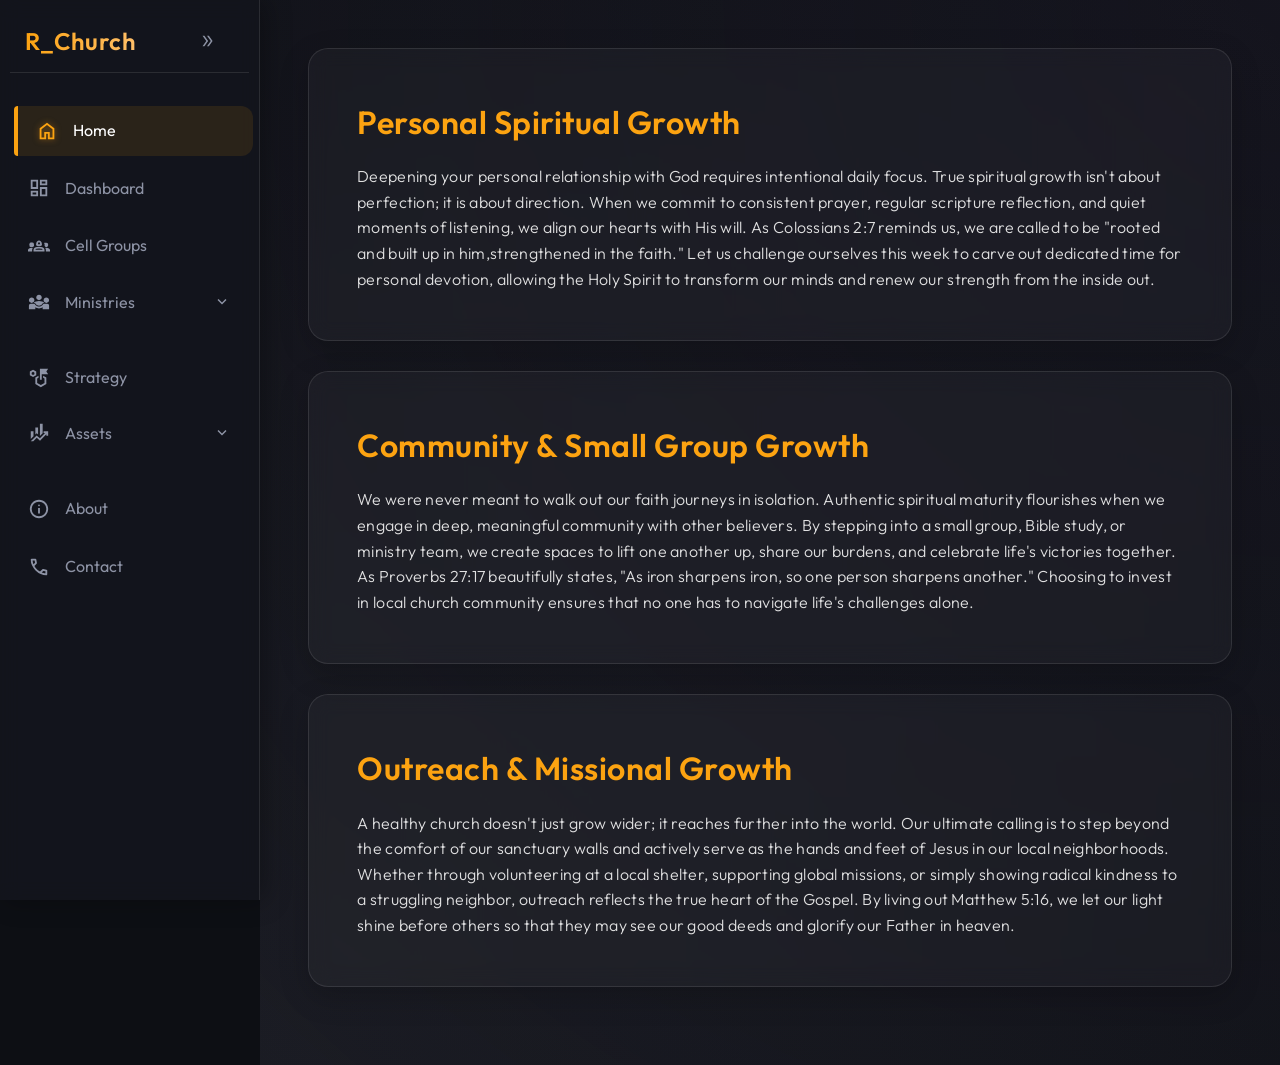
==== index.html @ de1459f2 "Initial commit" ====
<!DOCTYPE html>
<html>
   <head>
      <link rel="stylesheet" href="style.css">

   </head>
   <body>
      <nav id="sidebar">
   <ul>
      <li >
         <span id="logo"> R_Church</span>
         <button id="toggle-btn">
            <svg xmlns="http://www.w3.org/2000/svg" height="24px" viewBox="0 -960 960 960" width="24px" fill="#ee3e3"><path d="m242-200 200-280-200-280h98l200 280-200 280h-98Zm238 0 200-280-200-280h98l200 280-200 280h-98Z"/></svg>
         </button>
      </li>
      <li class="active"> <!--active class is used to highlight the current page in the navigation menu-->
         <a href="index.html"><svg xmlns="http://www.w3.org/2000/svg" height="24px" viewBox="0 -960 960 960" width="24px" fill="#ee3e3"><path d="M240-200h120v-240h240v240h120v-360L480-740 240-560v360Zm-80 80v-480l320-240 320 240v480H520v-240h-80v240H160Zm320-350Z"/></svg>
            <span>Home</span>
         </a>
      </li>
      <li>
         <a href="dashboard.html">
            <svg xmlns="http://www.w3.org/2000/svg" height="24px" viewBox="0 -960 960 960" width="24px" fill="#ee3e3"><path d="M520-600v-240h320v240H520ZM120-440v-400h320v400H120Zm400 320v-400h320v400H520Zm-400 0v-240h320v240H120Zm80-400h160v-240H200v240Zm400 320h160v-240H600v240Zm0-480h160v-80H600v80ZM200-200h160v-80H200v80Zm160-320Zm240-160Zm0 240ZM360-280Z"/></svg>
            <span>Dashboard</span>
         </a>
      </li>
     
      <li>
         <a href="members.html">
            <svg xmlns="http://www.w3.org/2000/svg" height="24px" viewBox="0 -960 960 960" width="24px" fill="#ee3e3"><path d="M411-480q-28 0-46-21t-13-49l12-72q8-43 40.5-70.5T480-720q44 0 76.5 27.5T597-622l12 72q5 28-13 49t-46 21H411Zm24-80h91l-8-49q-2-14-13-22.5t-25-8.5q-14 0-24.5 8.5T443-609l-8 49ZM124-441q-23 1-39.5-9T63-481q-2-9-1-18t5-17q0 1-1-4-2-2-10-24-2-12 3-23t13-19l2-2q2-19 15.5-32t33.5-13q3 0 19 4l3-1q5-5 13-7.5t17-2.5q11 0 19.5 3.5T208-626q1 0 1.5.5t1.5.5q14 1 24.5 8.5T251-596q2 7 1.5 13.5T250-570q0 1 1 4 7 7 11 15.5t4 17.5q0 4-6 21-1 2 0 4l2 16q0 21-17.5 36T202-441h-78Zm676 1q-33 0-56.5-23.5T720-520q0-12 3.5-22.5T733-563l-28-25q-10-8-3.5-20t18.5-12h80q33 0 56.5 23.5T880-540v20q0 33-23.5 56.5T800-440ZM0-240v-63q0-44 44.5-70.5T160-400q13 0 25 .5t23 2.5q-14 20-21 43t-7 49v65H0Zm240 0v-65q0-65 66.5-105T480-450q108 0 174 40t66 105v65H240Zm560-160q72 0 116 26.5t44 70.5v63H780v-65q0-26-6.5-49T754-397q11-2 22.5-2.5t23.5-.5Zm-320 30q-57 0-102 15t-53 35h311q-9-20-53.5-35T480-370Zm0 50Zm1-280Z"/></svg>
            <span>Cell Groups</span>
         </a>
      </li>
      <li>
         <button class="dropdown-btn" onclick="toggleSubMenu(this)">
             <svg xmlns="http://www.w3.org/2000/svg" height="24px" viewBox="0 -960 960 960" width="24px" fill="#ee3e3"><path d="M40-160v-160q0-34 23.5-57t56.5-23h131q20 0 38 10t29 27q29 39 71.5 61t90.5 22q49 0 91.5-22t70.5-61q13-17 30.5-27t36.5-10h131q34 0 57 23t23 57v160H640v-91q-35 25-75.5 38T480-200q-43 0-84-13.5T320-252v92H40Zm440-160q-38 0-72-17.5T351-386q-17-25-42.5-39.5T253-440q22-37 93-58.5T480-520q63 0 134 21.5t93 58.5q-29 0-55 14.5T609-386q-22 32-56 49t-73 17ZM160-440q-50 0-85-35t-35-85q0-51 35-85.5t85-34.5q51 0 85.5 34.5T280-560q0 50-34.5 85T160-440Zm640 0q-50 0-85-35t-35-85q0-51 35-85.5t85-34.5q51 0 85.5 34.5T920-560q0 50-34.5 85T800-440ZM480-560q-50 0-85-35t-35-85q0-51 35-85.5t85-34.5q51 0 85.5 34.5T600-680q0 50-34.5 85T480-560Z"/></svg>
            <span>Ministries</span>
         <svg xmlns="http://www.w3.org/2000/svg" height="24px" viewBox="0 -960 960 960" width="24px" fill="#ee3e3"><path d="M480-344 240-584l56-56 184 184 184-184 56 56-240 240Z"/></svg>         </button>
         <ul class="sub-menu">
            <li><a href="#"> Children </a></li>
             <li><a href="#"> Men </a></li>
              <li><a href="#"> Women </a></li>
               <li><a href="#"> Praise and Worship </a></li>
            
         </ul>
      </li>

      <li>
         <a href="strategy.html">
        <svg xmlns="http://www.w3.org/2000/svg" height="24px" viewBox="0 -960 960 960" width="24px" fill="#ee3e3"><path d="M220-520 80-600v-160l140-80 140 80v160l-140 80Zm0-92 60-34v-68l-60-34-60 34v68l60 34Zm440 123v-93l140 82v280L560-80 320-220v-280l140-82v93l-60 35v188l160 93 160-93v-188l-60-35Zm-140 89v-480h360l-80 120 80 120H600v240h-80Zm40 69ZM220-680Z"/></svg>
            <span>Strategy</span>
         </a>
      </li>
    

      <li>
         <button class="dropdown-btn" onclick="toggleSubMenu(this)">
            <svg xmlns="http://www.w3.org/2000/svg" height="24px" viewBox="0 -960 960 960" width="24px" fill="#ee3e3"><path d="M320-414v-306h120v306l-60-56-60 56Zm200 60v-526h120v406L520-354ZM120-216v-344h120v224L120-216Zm0 98 258-258 142 122 224-224h-64v-80h200v200h-80v-64L524-146 382-268 232-118H120Z"/></svg>
            <span>Assets</span> 
      <svg xmlns="http://www.w3.org/2000/svg" height="24px" viewBox="0 -960 960 960" width="24px" fill="#ee3e3"><path d="M480-344 240-584l56-56 184 184 184-184 56 56-240 240Z"/></svg> 
         </button>
         <ul class="sub-menu">
            <li><a href="#"> Finance </a></li>
             <li><a href="#"> Inventory </a></li>
         </ul>
       
      </li>
       <li>
         <a href="about.html">
            <svg xmlns="http://www.w3.org/2000/svg" height="24px" viewBox="0 -960 960 960" width="24px" fill="#ee3e3"><path d="M440-280h80v-240h-80v240Zm68.5-331.5Q520-623 520-640t-11.5-28.5Q497-680 480-680t-28.5 11.5Q440-657 440-640t11.5 28.5Q463-600 480-600t28.5-11.5ZM480-80q-83 0-156-31.5T197-197q-54-54-85.5-127T80-480q0-83 31.5-156T197-763q54-54 127-85.5T480-880q83 0 156 31.5T763-763q54 54 85.5 127T880-480q0 83-31.5 156T763-197q-54 54-127 85.5T480-80Zm0-80q134 0 227-93t93-227q0-134-93-227t-227-93q-134 0-227 93t-93 227q0 134 93 227t227 93Zm0-320Z"/></svg>
            <span>About</span>
         </a>
      </li>
      <li>
         <a href="profile.html">
            <svg xmlns="http://www.w3.org/2000/svg" height="24px" viewBox="0 -960 960 960" width="24px" fill="#ee3e3"><path d="M798-120q-125 0-247-54.5T329-329Q229-429 174.5-551T120-798q0-18 12-30t30-12h162q14 0 25 9.5t13 22.5l26 140q2 16-1 27t-11 19l-97 98q20 37 47.5 71.5T387-386q31 31 65 57.5t72 48.5l94-94q9-9 23.5-13.5T670-390l138 28q14 4 23 14.5t9 23.5v162q0 18-12 30t-30 12ZM241-600l66-66-17-94h-89q5 41 14 81t26 79Zm358 358q39 17 79.5 27t81.5 13v-88l-94-19-67 67ZM241-600Zm358 358Z"/></svg>
            <span>Contact</span>
         </a>
      </li>
   </ul>
</nav>

      <main>
         <div class="container">
              <h2> Personal Spiritual Growth</h2>
               <p>Deepening your personal relationship with God requires intentional daily focus.
               True spiritual growth isn't about perfection; it is about direction. 
               When we commit to consistent prayer,
               regular scripture reflection, and quiet moments of listening, 
               we align our hearts with His will. As Colossians 2:7 reminds us,
               we are called to be "rooted and built up in him,strengthened in the faith."
               Let us challenge ourselves this week to carve out dedicated time for personal devotion, 
               allowing the Holy Spirit to transform our minds and renew our strength from the inside out.
               </p>

         </div>
         <div class="container">
            <h2> Community & Small Group Growth</h2>
            <p>
               We were never meant to walk out our faith journeys in isolation. 
               Authentic spiritual maturity flourishes when we engage in deep, meaningful community with other believers.
                By stepping into a small group, Bible study, or ministry team, we create spaces to lift one another up, 
                share our burdens, and celebrate life's victories together. 
                As Proverbs 27:17 beautifully states, "As iron sharpens iron, so one person sharpens another."
                Choosing to invest in local church community ensures that no one has to navigate life's challenges alone.
            </p>

         </div>
         <div class="container">
              <h2> Outreach & Missional Growth</h2>
            <p>
               A healthy church doesn't just grow wider; it reaches further into the world. 
               Our ultimate calling is to step beyond the comfort of our sanctuary walls and actively serve as the hands and feet of Jesus in our local neighborhoods. 
               Whether through volunteering at a local shelter, supporting global missions, or simply showing radical kindness to a struggling neighbor, outreach reflects the true heart of the Gospel.
                By living out Matthew 5:16, we let our light shine before others so that they may see our good deeds and glorify our Father in heaven.
            </p>

         </div>

      </main>
      <script src="church.js"></script>
   </body>
</html>
---- style.css ----
@import url('https://fonts.googleapis.com/css2?family=Outfit:wght@300;400;600&display=swap');

:root {
  --base-clr: #0d0f14;
  --line-clr: rgba(255, 255, 255, 0.1);
  --primary-color: #fca311;
  --secondary-color: #f5f5f5;
  --bg-gradient: linear-gradient(135deg, #1f1c2c 0%, #928DAB 100%);
  --sidebar-bg: rgba(20, 22, 30, 0.85);
  --sidebar-hover: rgba(255, 255, 255, 0.08);
  --text-muted: #8d93a5;
  --text-color: #ffffff;
  --font-family: 'Outfit', sans-serif;
  --glow: 0 0 15px rgba(252, 163, 17, 0.4);
}

* {
  margin: 0;
  padding: 0;
  box-sizing: border-box;
}

html {
  font-family: var(--font-family);
  line-height: 1.6;
}

body {
  min-height: 100vh;
  min-height: 100dvh;
  background: var(--base-clr);
  color: var(--text-color);
  display: grid;
  grid-template-columns: auto 1fr;
}

/* SIDEBAR STYLING */
#sidebar {
  background: var(--sidebar-bg);
  backdrop-filter: blur(10px);
  -webkit-backdrop-filter: blur(10px);
  color: var(--secondary-color);
  width: 260px;
  border-right: 1px solid var(--line-clr);
  display: flex;
  flex-direction: column;
  transition: all 0.4s cubic-bezier(0.2, 0.8, 0.2, 1);
  box-shadow: 5px 0 25px rgba(0,0,0,0.3);
  height: 100vh;
  position: sticky;
  top: 0;
}

#sidebar ul {
  list-style: none;
  padding: 10px;
  display: flex;
  flex-direction: column;
  gap: 8px;
}

/* Logo and Toggle */
#sidebar > ul > li:first-child {
  display: flex;
  justify-content: space-between;
  align-items: center;
  margin-bottom: 25px;
  padding: 10px 15px;
  border-bottom: 1px solid var(--line-clr);
}

#logo {
  font-weight: 600;
  font-size: 1.5rem;
  letter-spacing: 1px;
  background: linear-gradient(90deg, #fca311, #ffbf69);
  -webkit-background-clip: text;
  -webkit-text-fill-color: transparent;
}

#toggle-btn {
  background: none;
  border: none;
  cursor: pointer;
  display: flex;
  align-items: center;
  justify-content: center;
  padding: 6px;
  border-radius: 8px;
  transition: 0.3s;
}

#toggle-btn:hover {
  background: var(--sidebar-hover);
}

#toggle-btn svg {
  fill: var(--text-color);
  transition: transform 0.3s ease;
}

/* Navigation Links */
#sidebar a, #sidebar button {
  display: flex;
  align-items: center;
  text-decoration: none;
  color: var(--text-muted);
  font-family: var(--font-family);
  font-size: 1rem;
  padding: 12px 18px;
  border-radius: 12px;
  transition: all 0.3s ease;
  cursor: pointer;
  background: transparent;
  width: 100%;
  border: none;
  text-align: left;
}

#sidebar a svg, #sidebar button svg {
  fill: var(--text-muted);
  width: 22px;
  height: 22px;
  margin-right: 15px;
  transition: all 0.3s ease;
}

/* Right Carat for Dropdown */
#sidebar button svg:last-child {
  margin-left: auto;
  margin-right: 0;
  width: 18px;
  height: 18px;
}

#sidebar button.rotate svg:last-child {
  transform: rotate(180deg);
}

/* Hover and Active states */
#sidebar li.active a, 
#sidebar a:hover, 
#sidebar button:hover {
  background: var(--sidebar-hover);
  color: var(--text-color);
  transform: translateX(4px);
}

#sidebar li.active a svg, 
#sidebar a:hover svg, 
#sidebar button:hover svg {
  fill: var(--primary-color);
  filter: drop-shadow(0 0 3px rgba(252,163,17,0.5));
}

#sidebar li.active a {
  background: rgba(252, 163, 17, 0.1);
  border-left: 4px solid var(--primary-color);
  border-radius: 4px 12px 12px 4px;
}

/* Sub-menus */
.sub-menu {
  display: flex;
  flex-direction: column;
  gap: 4px;
  max-height: 0;
  overflow: hidden;
  transition: max-height 0.4s ease-out;
  padding-left: 3rem !important;
  opacity: 0;
}

.sub-menu.show {
  max-height: 250px;
  opacity: 1;
  margin-top: 5px;
}

.sub-menu a {
  font-size: 0.9rem;
  padding: 8px 12px;
  border-radius: 8px;
}

/* Main Content Area */
main {
  padding: 3rem;
  background: radial-gradient(circle at top right, rgba(31,28,44,0.4), transparent),
              radial-gradient(circle at bottom left, rgba(146,141,171,0.1), transparent);
}

main p {
  color: var(--secondary-color);
  opacity: 0.9;
  letter-spacing: 0.3px;
  font-weight: 300;
}

.container {
  background: rgba(255, 255, 255, 0.03);
  backdrop-filter: blur(10px);
  border: 1px solid var(--line-clr);
  border-radius: 20px;
  margin-bottom: 30px;
  padding: min(3rem, 15%);
  max-width: 1200px;
  box-shadow: 0 10px 30px rgba(0,0,0,0.2);
  transition: transform 0.3s, box-shadow 0.3s;
}

.container:hover {
  transform: translateY(-5px);
  box-shadow: 0 15px 40px rgba(0,0,0,0.4), var(--glow);
  border-color: rgba(252, 163, 17, 0.3);
}

h2 {
  font-size: 2rem;
  margin-bottom: 1rem;
  color: var(--primary-color);
  font-weight: 600;
  letter-spacing: 0.5px;
}
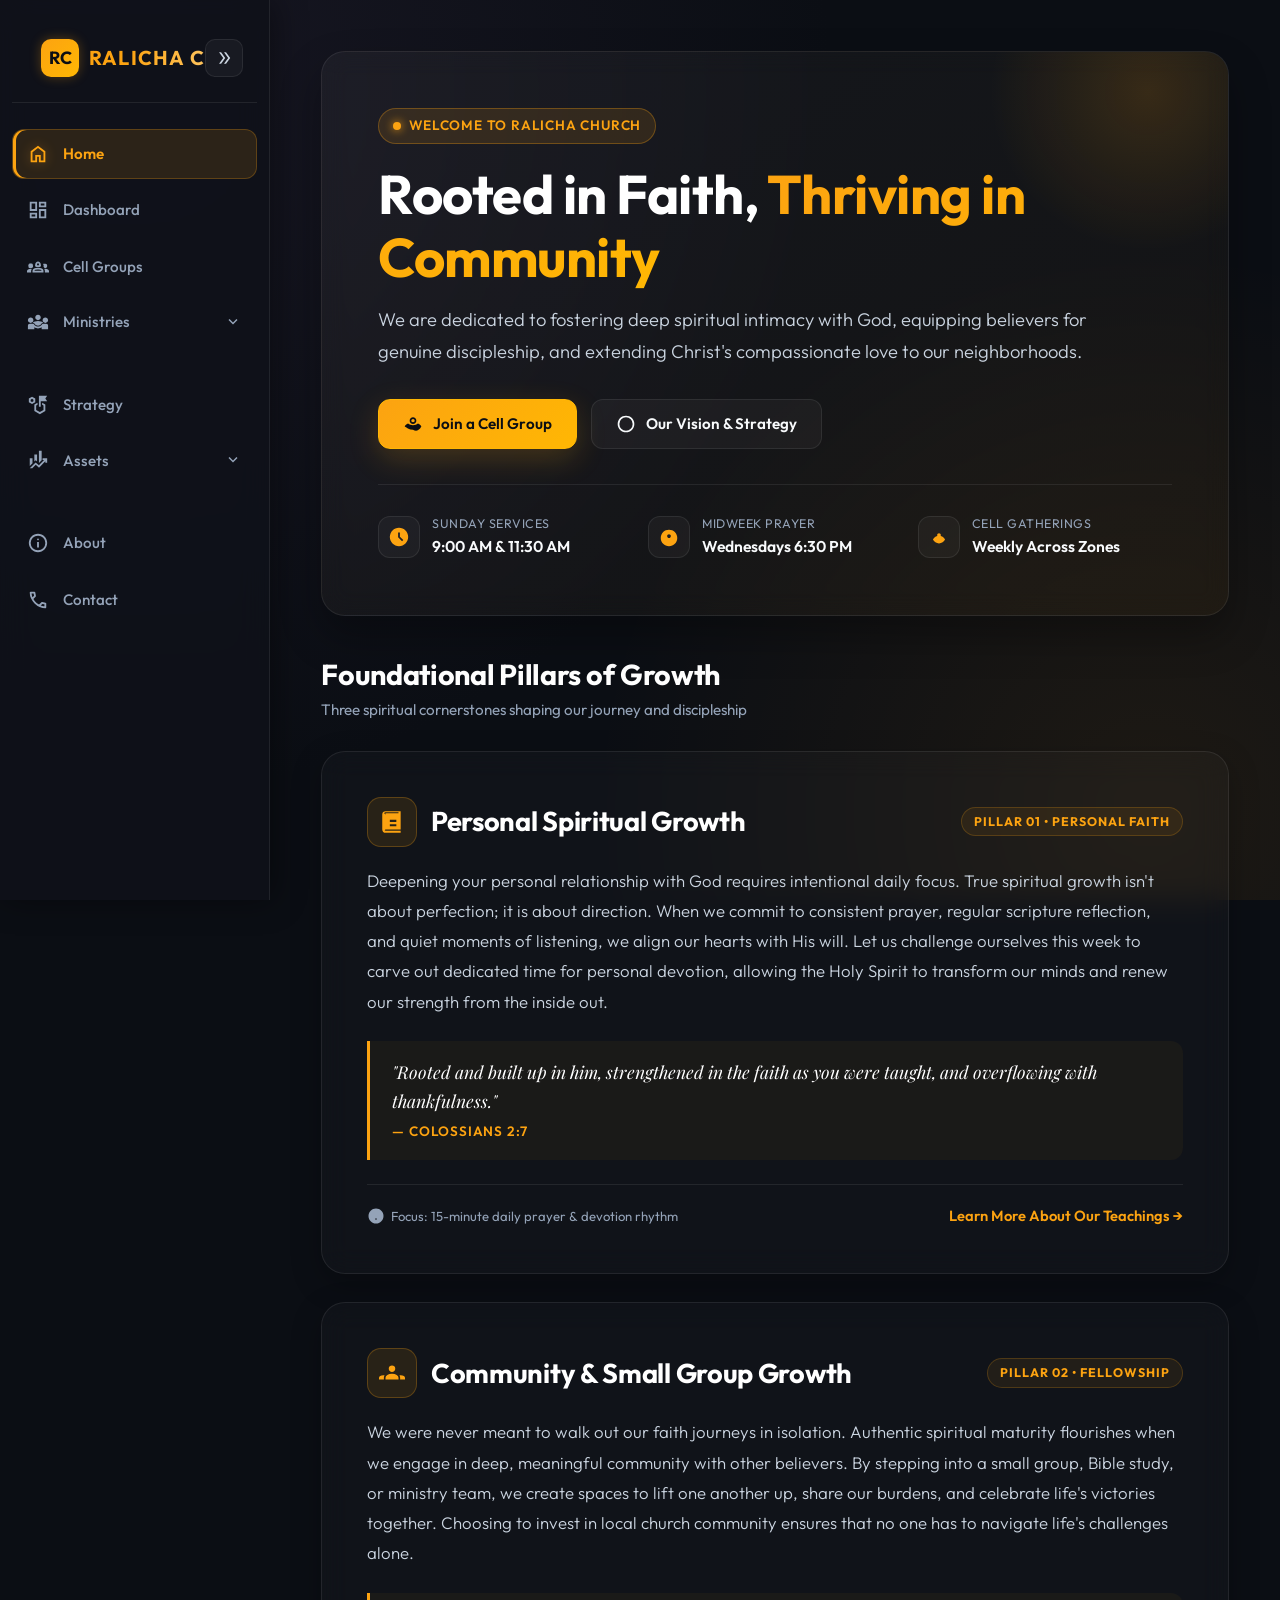
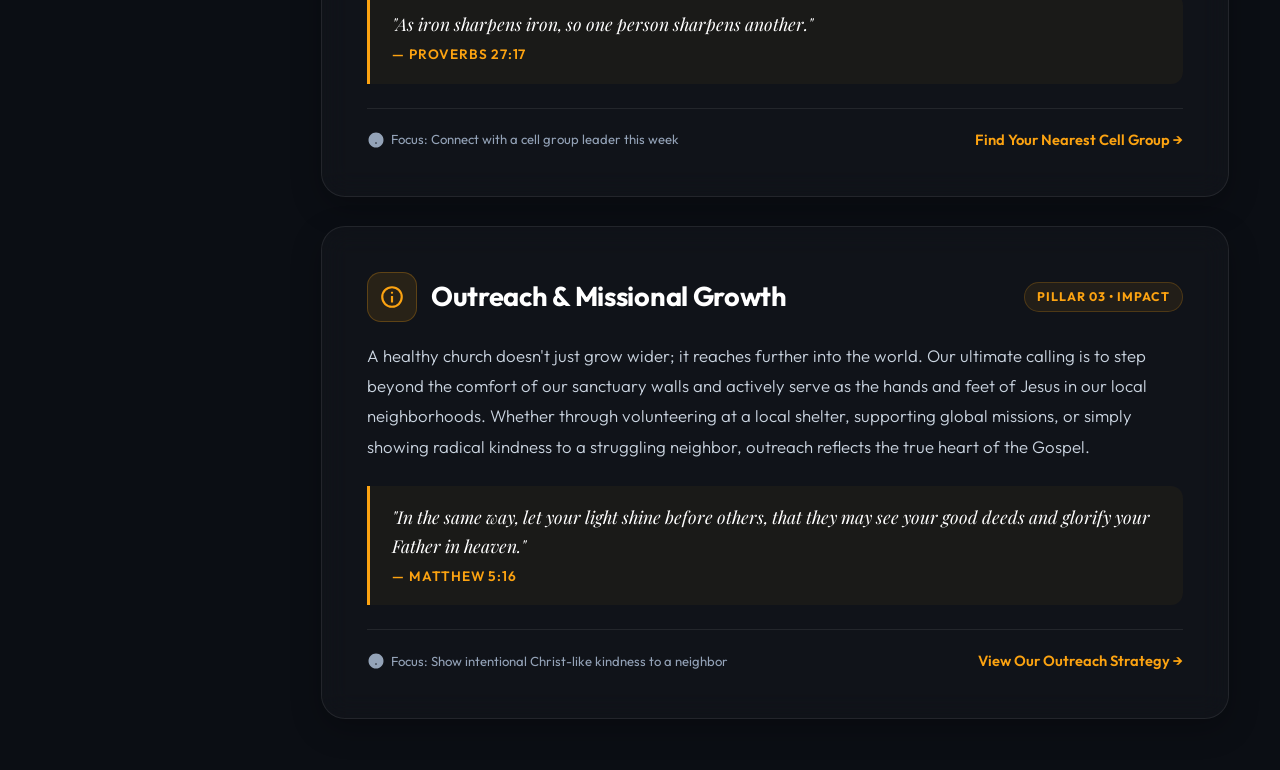
==== commit 38931c0a: "first commit" ====
--- a/index.html
+++ b/index.html
@@ -1,123 +1,336 @@
 <!DOCTYPE html>
-<html>
+<html lang="en">
    <head>
-      <link rel="stylesheet" href="style.css">
-
+      <meta charset="UTF-8">
+      <meta name="viewport" content="width=device-width, initial-scale=1.0">
+      <title>Ralicha Church | Home - Growing in Faith & Fellowship</title>
+      <link rel="stylesheet" href="ChurchStyle.Css">
+      <script type="text/javascript" src="church.js" defer></script>
    </head>
    <body>
+      <!-- Mobile Navigation Hamburger Button -->
+      <button id="mobile-toggle" class="mobile-nav-toggle" aria-label="Toggle navigation menu">
+         <svg xmlns="http://www.w3.org/2000/svg" height="24px" viewBox="0 -960 960 960" width="24px" fill="currentColor">
+            <path d="M120-240v-80h720v80H120Zm0-200v-80h720v80H120Zm0-200v-80h720v80H120Z"/>
+         </svg>
+      </button>
+
+      <!-- Backdrop for mobile drawer -->
+      <div class="mobile-backdrop"></div>
+
+      <!-- Navigation Sidebar -->
       <nav id="sidebar">
-   <ul>
-      <li >
-         <span id="logo"> R_Church</span>
-         <button id="toggle-btn">
-            <svg xmlns="http://www.w3.org/2000/svg" height="24px" viewBox="0 -960 960 960" width="24px" fill="#ee3e3"><path d="m242-200 200-280-200-280h98l200 280-200 280h-98Zm238 0 200-280-200-280h98l200 280-200 280h-98Z"/></svg>
-         </button>
-      </li>
-      <li class="active"> <!--active class is used to highlight the current page in the navigation menu-->
-         <a href="index.html"><svg xmlns="http://www.w3.org/2000/svg" height="24px" viewBox="0 -960 960 960" width="24px" fill="#ee3e3"><path d="M240-200h120v-240h240v240h120v-360L480-740 240-560v360Zm-80 80v-480l320-240 320 240v480H520v-240h-80v240H160Zm320-350Z"/></svg>
-            <span>Home</span>
-         </a>
-      </li>
-      <li>
-         <a href="dashboard.html">
-            <svg xmlns="http://www.w3.org/2000/svg" height="24px" viewBox="0 -960 960 960" width="24px" fill="#ee3e3"><path d="M520-600v-240h320v240H520ZM120-440v-400h320v400H120Zm400 320v-400h320v400H520Zm-400 0v-240h320v240H120Zm80-400h160v-240H200v240Zm400 320h160v-240H600v240Zm0-480h160v-80H600v80ZM200-200h160v-80H200v80Zm160-320Zm240-160Zm0 240ZM360-280Z"/></svg>
-            <span>Dashboard</span>
-         </a>
-      </li>
-     
-      <li>
-         <a href="members.html">
-            <svg xmlns="http://www.w3.org/2000/svg" height="24px" viewBox="0 -960 960 960" width="24px" fill="#ee3e3"><path d="M411-480q-28 0-46-21t-13-49l12-72q8-43 40.5-70.5T480-720q44 0 76.5 27.5T597-622l12 72q5 28-13 49t-46 21H411Zm24-80h91l-8-49q-2-14-13-22.5t-25-8.5q-14 0-24.5 8.5T443-609l-8 49ZM124-441q-23 1-39.5-9T63-481q-2-9-1-18t5-17q0 1-1-4-2-2-10-24-2-12 3-23t13-19l2-2q2-19 15.5-32t33.5-13q3 0 19 4l3-1q5-5 13-7.5t17-2.5q11 0 19.5 3.5T208-626q1 0 1.5.5t1.5.5q14 1 24.5 8.5T251-596q2 7 1.5 13.5T250-570q0 1 1 4 7 7 11 15.5t4 17.5q0 4-6 21-1 2 0 4l2 16q0 21-17.5 36T202-441h-78Zm676 1q-33 0-56.5-23.5T720-520q0-12 3.5-22.5T733-563l-28-25q-10-8-3.5-20t18.5-12h80q33 0 56.5 23.5T880-540v20q0 33-23.5 56.5T800-440ZM0-240v-63q0-44 44.5-70.5T160-400q13 0 25 .5t23 2.5q-14 20-21 43t-7 49v65H0Zm240 0v-65q0-65 66.5-105T480-450q108 0 174 40t66 105v65H240Zm560-160q72 0 116 26.5t44 70.5v63H780v-65q0-26-6.5-49T754-397q11-2 22.5-2.5t23.5-.5Zm-320 30q-57 0-102 15t-53 35h311q-9-20-53.5-35T480-370Zm0 50Zm1-280Z"/></svg>
-            <span>Cell Groups</span>
-         </a>
-      </li>
-      <li>
-         <button class="dropdown-btn" onclick="toggleSubMenu(this)">
-             <svg xmlns="http://www.w3.org/2000/svg" height="24px" viewBox="0 -960 960 960" width="24px" fill="#ee3e3"><path d="M40-160v-160q0-34 23.5-57t56.5-23h131q20 0 38 10t29 27q29 39 71.5 61t90.5 22q49 0 91.5-22t70.5-61q13-17 30.5-27t36.5-10h131q34 0 57 23t23 57v160H640v-91q-35 25-75.5 38T480-200q-43 0-84-13.5T320-252v92H40Zm440-160q-38 0-72-17.5T351-386q-17-25-42.5-39.5T253-440q22-37 93-58.5T480-520q63 0 134 21.5t93 58.5q-29 0-55 14.5T609-386q-22 32-56 49t-73 17ZM160-440q-50 0-85-35t-35-85q0-51 35-85.5t85-34.5q51 0 85.5 34.5T280-560q0 50-34.5 85T160-440Zm640 0q-50 0-85-35t-35-85q0-51 35-85.5t85-34.5q51 0 85.5 34.5T920-560q0 50-34.5 85T800-440ZM480-560q-50 0-85-35t-35-85q0-51 35-85.5t85-34.5q51 0 85.5 34.5T600-680q0 50-34.5 85T480-560Z"/></svg>
-            <span>Ministries</span>
-         <svg xmlns="http://www.w3.org/2000/svg" height="24px" viewBox="0 -960 960 960" width="24px" fill="#ee3e3"><path d="M480-344 240-584l56-56 184 184 184-184 56 56-240 240Z"/></svg>         </button>
-         <ul class="sub-menu">
-            <li><a href="#"> Children </a></li>
-             <li><a href="#"> Men </a></li>
-              <li><a href="#"> Women </a></li>
-               <li><a href="#"> Praise and Worship </a></li>
+         <ul>
+            <li>
+               <a href="index.html" class="logo-link">
+                  <div class="logo-badge">RC</div>
+                  <span id="logo">RALICHA CHURCH</span>
+               </a>
+               <button id="toggle-btn" aria-label="Toggle sidebar width" title="Collapse sidebar">
+                  <svg xmlns="http://www.w3.org/2000/svg" height="20px" viewBox="0 -960 960 960" width="20px">
+                     <path d="m242-200 200-280-200-280h98l200 280-200 280h-98Zm238 0 200-280-200-280h98l200 280-200 280h-98Z"/>
+                  </svg>
+               </button>
+            </li>
+
+            <li class="active">
+               <a href="index.html">
+                  <svg xmlns="http://www.w3.org/2000/svg" height="24px" viewBox="0 -960 960 960" width="24px">
+                     <path d="M240-200h120v-240h240v240h120v-360L480-740 240-560v360Zm-80 80v-480l320-240 320 240v480H520v-240h-80v240H160Zm320-350Z"/>
+                  </svg>
+                  <span>Home</span>
+               </a>
+            </li>
+
+            <li>
+               <a href="dashboard.html">
+                  <svg xmlns="http://www.w3.org/2000/svg" height="24px" viewBox="0 -960 960 960" width="24px">
+                     <path d="M520-600v-240h320v240H520ZM120-440v-400h320v400H120Zm400 320v-400h320v400H520Zm-400 0v-240h320v240H120Zm80-400h160v-240H200v240Zm400 320h160v-240H600v240Zm0-480h160v-80H600v80ZM200-200h160v-80H200v80Zm160-320Zm240-160Zm0 240ZM360-280Z"/>
+                  </svg>
+                  <span>Dashboard</span>
+               </a>
+            </li>
             
+            <li>
+               <a href="members.html">
+                  <svg xmlns="http://www.w3.org/2000/svg" height="24px" viewBox="0 -960 960 960" width="24px">
+                     <path d="M411-480q-28 0-46-21t-13-49l12-72q8-43 40.5-70.5T480-720q44 0 76.5 27.5T597-622l12 72q5 28-13 49t-46 21H411Zm24-80h91l-8-49q-2-14-13-22.5t-25-8.5q-14 0-24.5 8.5T443-609l-8 49ZM124-441q-23 1-39.5-9T63-481q-2-9-1-18t5-17q0 1-1-4-2-2-10-24-2-12 3-23t13-19l2-2q2-19 15.5-32t33.5-13q3 0 19 4l3-1q5-5 13-7.5t17-2.5q11 0 19.5 3.5T208-626q1 0 1.5.5t1.5.5q14 1 24.5 8.5T251-596q2 7 1.5 13.5T250-570q0 1 1 4 7 7 11 15.5t4 17.5q0 4-6 21-1 2 0 4l2 16q0 21-17.5 36T202-441h-78Zm676 1q-33 0-56.5-23.5T720-520q0-12 3.5-22.5T733-563l-28-25q-10-8-3.5-20t18.5-12h80q33 0 56.5 23.5T880-540v20q0 33-23.5 56.5T800-440ZM0-240v-63q0-44 44.5-70.5T160-400q13 0 25 .5t23 2.5q-14 20-21 43t-7 49v65H0Zm240 0v-65q0-65 66.5-105T480-450q108 0 174 40t66 105v65H240Zm560-160q72 0 116 26.5t44 70.5v63H780v-65q0-26-6.5-49T754-397q11-2 22.5-2.5t23.5-.5Zm-320 30q-57 0-102 15t-53 35h311q-9-20-53.5-35T480-370Zm0 50Zm1-280Z"/>
+                  </svg>
+                  <span>Cell Groups</span>
+               </a>
+            </li>
+
+            <li>
+               <button class="dropdown-btn" onclick="toggleSubMenu(this)">
+                  <svg xmlns="http://www.w3.org/2000/svg" height="24px" viewBox="0 -960 960 960" width="24px">
+                     <path d="M40-160v-160q0-34 23.5-57t56.5-23h131q20 0 38 10t29 27q29 39 71.5 61t90.5 22q49 0 91.5-22t70.5-61q13-17 30.5-27t36.5-10h131q34 0 57 23t23 57v160H640v-91q-35 25-75.5 38T480-200q-43 0-84-13.5T320-252v92H40Zm440-160q-38 0-72-17.5T351-386q-17-25-42.5-39.5T253-440q22-37 93-58.5T480-520q63 0 134 21.5t93 58.5q-29 0-55 14.5T609-386q-22 32-56 49t-73 17ZM160-440q-50 0-85-35t-35-85q0-51 35-85.5t85-34.5q51 0 85.5 34.5T280-560q0 50-34.5 85T160-440Zm640 0q-50 0-85-35t-35-85q0-51 35-85.5t85-34.5q51 0 85.5 34.5T920-560q0 50-34.5 85T800-440ZM480-560q-50 0-85-35t-35-85q0-51 35-85.5t85-34.5q51 0 85.5 34.5T600-680q0 50-34.5 85T480-560Z"/>
+                  </svg>
+                  <span>Ministries</span>
+                  <svg xmlns="http://www.w3.org/2000/svg" height="24px" viewBox="0 -960 960 960" width="24px">
+                     <path d="M480-344 240-584l56-56 184 184 184-184 56 56-240 240Z"/>
+                  </svg>
+               </button>
+               <ul class="sub-menu">
+                  <li><a href="#">Children Ministry</a></li>
+                  <li><a href="#">Men's Fellowship</a></li>
+                  <li><a href="#">Women of Grace</a></li>
+                  <li><a href="#">Praise & Worship</a></li>
+               </ul>
+            </li>
+
+            <li>
+               <a href="strategy.html">
+                  <svg xmlns="http://www.w3.org/2000/svg" height="24px" viewBox="0 -960 960 960" width="24px">
+                     <path d="M220-520 80-600v-160l140-80 140 80v160l-140 80Zm0-92 60-34v-68l-60-34-60 34v68l60 34Zm440 123v-93l140 82v280L560-80 320-220v-280l140-82v93l-60 35v188l160 93 160-93v-188l-60-35Zm-140 89v-480h360l-80 120 80 120H600v240h-80Zm40 69ZM220-680Z"/>
+                  </svg>
+                  <span>Strategy</span>
+               </a>
+            </li>
+
+            <li>
+               <button class="dropdown-btn" onclick="toggleSubMenu(this)">
+                  <svg xmlns="http://www.w3.org/2000/svg" height="24px" viewBox="0 -960 960 960" width="24px">
+                     <path d="M320-414v-306h120v306l-60-56-60 56Zm200 60v-526h120v406L520-354ZM120-216v-344h120v224L120-216Zm0 98 258-258 142 122 224-224h-64v-80h200v200h-80v-64L524-146 382-268 232-118H120Z"/>
+                  </svg>
+                  <span>Assets</span> 
+                  <svg xmlns="http://www.w3.org/2000/svg" height="24px" viewBox="0 -960 960 960" width="24px">
+                     <path d="M480-344 240-584l56-56 184 184 184-184 56 56-240 240Z"/>
+                  </svg> 
+               </button>
+               <ul class="sub-menu">
+                  <li><a href="#">Finance & Giving</a></li>
+                  <li><a href="#">Inventory & Facilities</a></li>
+               </ul>
+            </li>
+
+            <li>
+               <a href="about.html">
+                  <svg xmlns="http://www.w3.org/2000/svg" height="24px" viewBox="0 -960 960 960" width="24px">
+                     <path d="M440-280h80v-240h-80v240Zm68.5-331.5Q520-623 520-640t-11.5-28.5Q497-680 480-680t-28.5 11.5Q440-657 440-640t11.5 28.5Q463-600 480-600t28.5-11.5ZM480-80q-83 0-156-31.5T197-197q-54-54-85.5-127T80-480q0-83 31.5-156T197-763q54-54 127-85.5T480-880q83 0 156 31.5T763-763q54 54 85.5 127T880-480q0 83-31.5 156T763-197q-54 54-127 85.5T480-80Zm0-80q134 0 227-93t93-227q0-134-93-227t-227-93q-134 0-227 93t-93 227q0 134 93 227t227 93Zm0-320Z"/>
+                  </svg>
+                  <span>About</span>
+               </a>
+            </li>
+
+            <li>
+               <a href="profile.html">
+                  <svg xmlns="http://www.w3.org/2000/svg" height="24px" viewBox="0 -960 960 960" width="24px">
+                     <path d="M798-120q-125 0-247-54.5T329-329Q229-429 174.5-551T120-798q0-18 12-30t30-12h162q14 0 25 9.5t13 22.5l26 140q2 16-1 27t-11 19l-97 98q20 37 47.5 71.5T387-386q31 31 65 57.5t72 48.5l94-94q9-9 23.5-13.5T670-390l138 28q14 4 23 14.5t9 23.5v162q0 18-12 30t-30 12ZM241-600l66-66-17-94h-89q5 41 14 81t26 79Zm358 358q39 17 79.5 27t81.5 13v-88l-94-19-67 67ZM241-600Zm358 358Z"/>
+                  </svg>
+                  <span>Contact</span>
+               </a>
+            </li>
          </ul>
-      </li>
-
-      <li>
-         <a href="strategy.html">
-        <svg xmlns="http://www.w3.org/2000/svg" height="24px" viewBox="0 -960 960 960" width="24px" fill="#ee3e3"><path d="M220-520 80-600v-160l140-80 140 80v160l-140 80Zm0-92 60-34v-68l-60-34-60 34v68l60 34Zm440 123v-93l140 82v280L560-80 320-220v-280l140-82v93l-60 35v188l160 93 160-93v-188l-60-35Zm-140 89v-480h360l-80 120 80 120H600v240h-80Zm40 69ZM220-680Z"/></svg>
-            <span>Strategy</span>
-         </a>
-      </li>
-    
-
-      <li>
-         <button class="dropdown-btn" onclick="toggleSubMenu(this)">
-            <svg xmlns="http://www.w3.org/2000/svg" height="24px" viewBox="0 -960 960 960" width="24px" fill="#ee3e3"><path d="M320-414v-306h120v306l-60-56-60 56Zm200 60v-526h120v406L520-354ZM120-216v-344h120v224L120-216Zm0 98 258-258 142 122 224-224h-64v-80h200v200h-80v-64L524-146 382-268 232-118H120Z"/></svg>
-            <span>Assets</span> 
-      <svg xmlns="http://www.w3.org/2000/svg" height="24px" viewBox="0 -960 960 960" width="24px" fill="#ee3e3"><path d="M480-344 240-584l56-56 184 184 184-184 56 56-240 240Z"/></svg> 
-         </button>
-         <ul class="sub-menu">
-            <li><a href="#"> Finance </a></li>
-             <li><a href="#"> Inventory </a></li>
-         </ul>
-       
-      </li>
-       <li>
-         <a href="about.html">
-            <svg xmlns="http://www.w3.org/2000/svg" height="24px" viewBox="0 -960 960 960" width="24px" fill="#ee3e3"><path d="M440-280h80v-240h-80v240Zm68.5-331.5Q520-623 520-640t-11.5-28.5Q497-680 480-680t-28.5 11.5Q440-657 440-640t11.5 28.5Q463-600 480-600t28.5-11.5ZM480-80q-83 0-156-31.5T197-197q-54-54-85.5-127T80-480q0-83 31.5-156T197-763q54-54 127-85.5T480-880q83 0 156 31.5T763-763q54 54 85.5 127T880-480q0 83-31.5 156T763-197q-54 54-127 85.5T480-80Zm0-80q134 0 227-93t93-227q0-134-93-227t-227-93q-134 0-227 93t-93 227q0 134 93 227t227 93Zm0-320Z"/></svg>
-            <span>About</span>
-         </a>
-      </li>
-      <li>
-         <a href="profile.html">
-            <svg xmlns="http://www.w3.org/2000/svg" height="24px" viewBox="0 -960 960 960" width="24px" fill="#ee3e3"><path d="M798-120q-125 0-247-54.5T329-329Q229-429 174.5-551T120-798q0-18 12-30t30-12h162q14 0 25 9.5t13 22.5l26 140q2 16-1 27t-11 19l-97 98q20 37 47.5 71.5T387-386q31 31 65 57.5t72 48.5l94-94q9-9 23.5-13.5T670-390l138 28q14 4 23 14.5t9 23.5v162q0 18-12 30t-30 12ZM241-600l66-66-17-94h-89q5 41 14 81t26 79Zm358 358q39 17 79.5 27t81.5 13v-88l-94-19-67 67ZM241-600Zm358 358Z"/></svg>
-            <span>Contact</span>
-         </a>
-      </li>
-   </ul>
-</nav>
-
+      </nav>
+
+      <!-- Main Content Container -->
       <main>
-         <div class="container">
-              <h2> Personal Spiritual Growth</h2>
-               <p>Deepening your personal relationship with God requires intentional daily focus.
-               True spiritual growth isn't about perfection; it is about direction. 
-               When we commit to consistent prayer,
-               regular scripture reflection, and quiet moments of listening, 
-               we align our hearts with His will. As Colossians 2:7 reminds us,
-               we are called to be "rooted and built up in him,strengthened in the faith."
-               Let us challenge ourselves this week to carve out dedicated time for personal devotion, 
-               allowing the Holy Spirit to transform our minds and renew our strength from the inside out.
-               </p>
-
+         <!-- Hero Welcome Banner -->
+         <section class="hero-section">
+            <div class="hero-pill">
+               <span class="pulse-dot"></span>
+               Welcome to Ralicha Church
+            </div>
+            <h1 class="hero-title">
+               Rooted in Faith, <span>Thriving in Community</span>
+            </h1>
+            <p class="hero-lead">
+               We are dedicated to fostering deep spiritual intimacy with God, equipping believers for genuine discipleship, and extending Christ's compassionate love to our neighborhoods.
+            </p>
+            <div class="hero-actions">
+               <a href="members.html" class="btn btn-primary">
+                  <svg xmlns="http://www.w3.org/2000/svg" height="20px" viewBox="0 -960 960 960" width="20px" fill="currentColor">
+                     <path d="M480-480q-66 0-113-47t-47-113q0-66 47-113t113-47q66 0 113 47t47 113q0 66-47 113t-113 47Zm0-80q33 0 56.5-23.5T560-640q0-33-23.5-56.5T480-720q-33 0-56.5 23.5T400-640q0 33 23.5 56.5T480-560Zm0 360q-139 0-244-67.5T80-360q21-48 64.5-84T244-500q47 41 106 60.5T480-420q71 0 130-19.5T716-500q56 20 99.5 56T880-360q-45 105-150.5 172.5T480-200Z"/>
+                  </svg>
+                  Join a Cell Group
+               </a>
+               <a href="strategy.html" class="btn btn-outline">
+                  <svg xmlns="http://www.w3.org/2000/svg" height="20px" viewBox="0 -960 960 960" width="20px" fill="currentColor">
+                     <path d="M480-80q-83 0-156-31.5T197-197q-54-54-85.5-127T80-480q0-83 31.5-156T197-763q54-54 127-85.5T480-880q83 0 156 31.5T763-763q54 54 85.5 127T880-480q0 83-31.5 156T763-197q-54 54-127 85.5T480-80Zm0-80q134 0 227-93t93-227q0-134-93-227t-227-93q-134 0-227 93t-93 227q0 134 93 227t227 93Zm0-320Z"/>
+                  </svg>
+                  Our Vision & Strategy
+               </a>
+            </div>
+
+            <!-- Worship & Gathering Stats Ribbon -->
+            <div class="hero-stats">
+               <div class="stat-item">
+                  <div class="stat-icon">
+                     <svg xmlns="http://www.w3.org/2000/svg" height="22px" viewBox="0 -960 960 960" width="22px" fill="currentColor">
+                        <path d="m612-292 56-56-148-148v-184h-80v216l172 172ZM480-80q-83 0-156-31.5T197-197q-54-54-85.5-127T80-480q0-83 31.5-156T197-763q54-54 127-85.5T480-880q83 0 156 31.5T763-763q54 54 85.5 127T880-480q0 83-31.5 156T763-197q-54 54-127 85.5T480-80Z"/>
+                     </svg>
+                  </div>
+                  <div class="stat-info">
+                     <div class="stat-label">Sunday Services</div>
+                     <div class="stat-value">9:00 AM & 11:30 AM</div>
+                  </div>
+               </div>
+
+               <div class="stat-item">
+                  <div class="stat-icon">
+                     <svg xmlns="http://www.w3.org/2000/svg" height="22px" viewBox="0 -960 960 960" width="22px" fill="currentColor">
+                        <path d="M480-80q-75 0-140.5-28.5t-114-77q-48.5-48.5-77-114T120-440q0-75 28.5-140.5t77-114q48.5-48.5 114-77T480-800q75 0 140.5 28.5t114 77q48.5 48.5 77 114T840-440q0 75-28.5 140.5t-77 114q-48.5 48.5-114 77T480-80Zm0-360q33 0 56.5-23.5T560-520q0-33-23.5-56.5T480-600q-33 0-56.5 23.5T400-520q0 33 23.5 56.5T480-440Z"/>
+                     </svg>
+                  </div>
+                  <div class="stat-info">
+                     <div class="stat-label">Midweek Prayer</div>
+                     <div class="stat-value">Wednesdays 6:30 PM</div>
+                  </div>
+               </div>
+
+               <div class="stat-item">
+                  <div class="stat-icon">
+                     <svg xmlns="http://www.w3.org/2000/svg" height="22px" viewBox="0 -960 960 960" width="22px" fill="currentColor">
+                        <path d="M480-480q33 0 56.5-23.5T560-560q0-33-23.5-56.5T480-640q-33 0-56.5 23.5T400-560q0 33 23.5 56.5T480-480Zm0 280q86 0 157-45.5t107-122.5q-36-77-107-122.5T480-536q-86 0-157 45.5T216-368q36 77 107 122.5T480-200Z"/>
+                     </svg>
+                  </div>
+                  <div class="stat-info">
+                     <div class="stat-label">Cell Gatherings</div>
+                     <div class="stat-value">Weekly Across Zones</div>
+                  </div>
+               </div>
+            </div>
+         </section>
+
+         <!-- Pillars Section Header -->
+         <div class="section-header">
+            <div>
+               <h2 class="section-title">Foundational Pillars of Growth</h2>
+               <p class="section-subtitle">Three spiritual cornerstones shaping our journey and discipleship</p>
+            </div>
          </div>
-         <div class="container">
-            <h2> Community & Small Group Growth</h2>
-            <p>
-               We were never meant to walk out our faith journeys in isolation. 
-               Authentic spiritual maturity flourishes when we engage in deep, meaningful community with other believers.
-                By stepping into a small group, Bible study, or ministry team, we create spaces to lift one another up, 
-                share our burdens, and celebrate life's victories together. 
-                As Proverbs 27:17 beautifully states, "As iron sharpens iron, so one person sharpens another."
-                Choosing to invest in local church community ensures that no one has to navigate life's challenges alone.
-            </p>
-
+
+         <!-- Growth Pillars Grid -->
+         <div class="pillars-grid">
+            <!-- Pillar 1 -->
+            <article class="container">
+               <div class="card-top">
+                  <div class="card-header-left">
+                     <div class="pillar-icon-box">
+                        <!-- Open Book / Bible Icon -->
+                        <svg xmlns="http://www.w3.org/2000/svg" height="26px" viewBox="0 -960 960 960" width="26px" fill="currentColor">
+                           <path d="M240-80q-50 0-85-35t-35-85v-560q0-50 35-85t85-35h560v680H240q-17 0-28.5 11.5T200-200q0 17 11.5 28.5T240-160h560v80H240Zm0-720h480v-40H240q-17 0-28.5 11.5T200-800q0 17 11.5 28.5T240-760h480-480Zm160 480h240v-80H400v80Zm0-160h240v-80H400v80Z"/>
+                        </svg>
+                     </div>
+                     <div>
+                        <h2>Personal Spiritual Growth</h2>
+                     </div>
+                  </div>
+                  <span class="pillar-badge">Pillar 01 &bull; Personal Faith</span>
+               </div>
+
+               <div class="card-body">
+                  <p>
+                     Deepening your personal relationship with God requires intentional daily focus. True spiritual growth isn't about perfection; it is about direction. When we commit to consistent prayer, regular scripture reflection, and quiet moments of listening, we align our hearts with His will. Let us challenge ourselves this week to carve out dedicated time for personal devotion, allowing the Holy Spirit to transform our minds and renew our strength from the inside out.
+                  </p>
+
+                  <div class="scripture-quote">
+                     <div class="scripture-text">
+                        "Rooted and built up in him, strengthened in the faith as you were taught, and overflowing with thankfulness."
+                     </div>
+                     <div class="scripture-ref">&mdash; Colossians 2:7</div>
+                  </div>
+               </div>
+
+               <div class="card-footer">
+                  <div class="challenge-tag">
+                     <svg xmlns="http://www.w3.org/2000/svg" height="18px" viewBox="0 -960 960 960" width="18px" fill="currentColor">
+                        <path d="M480-80q-83 0-156-31.5T197-197q-54-54-85.5-127T80-480q0-83 31.5-156T197-763q54-54 127-85.5T480-880q83 0 156 31.5T763-763q54 54 85.5 127T880-480q0 83-31.5 156T763-197q-54 54-127 85.5T480-80Zm-40-360v-240h80v240h-80Zm40 160q17 0 28.5-11.5T520-320q0-17-11.5-28.5T480-360q-17 0-28.5 11.5T440-320q0 17 11.5 28.5T480-280Z"/>
+                     </svg>
+                     Focus: 15-minute daily prayer & devotion rhythm
+                  </div>
+                  <a href="about.html" class="action-link">
+                     Learn More About Our Teachings &rarr;
+                  </a>
+               </div>
+            </article>
+
+            <!-- Pillar 2 -->
+            <article class="container">
+               <div class="card-top">
+                  <div class="card-header-left">
+                     <div class="pillar-icon-box">
+                        <!-- Community / Group Icon -->
+                        <svg xmlns="http://www.w3.org/2000/svg" height="26px" viewBox="0 -960 960 960" width="26px" fill="currentColor">
+                           <path d="M0-240v-63q0-44 44.5-70.5T160-400q13 0 25 .5t23 2.5q-14 20-21 43t-7 49v65H0Zm240 0v-65q0-65 66.5-105T480-450q108 0 174 40t66 105v65H240Zm560-160q72 0 116 26.5t44 70.5v63H780v-65q0-26-6.5-49T754-397q11-2 22.5-2.5t23.5-.5ZM480-520q-50 0-85-35t-35-85q0-51 35-85.5t85-34.5q51 0 85.5 34.5T600-640q0 50-34.5 85T480-520Z"/>
+                        </svg>
+                     </div>
+                     <div>
+                        <h2>Community & Small Group Growth</h2>
+                     </div>
+                  </div>
+                  <span class="pillar-badge">Pillar 02 &bull; Fellowship</span>
+               </div>
+
+               <div class="card-body">
+                  <p>
+                     We were never meant to walk out our faith journeys in isolation. Authentic spiritual maturity flourishes when we engage in deep, meaningful community with other believers. By stepping into a small group, Bible study, or ministry team, we create spaces to lift one another up, share our burdens, and celebrate life's victories together. Choosing to invest in local church community ensures that no one has to navigate life's challenges alone.
+                  </p>
+
+                  <div class="scripture-quote">
+                     <div class="scripture-text">
+                        "As iron sharpens iron, so one person sharpens another."
+                     </div>
+                     <div class="scripture-ref">&mdash; Proverbs 27:17</div>
+                  </div>
+               </div>
+
+               <div class="card-footer">
+                  <div class="challenge-tag">
+                     <svg xmlns="http://www.w3.org/2000/svg" height="18px" viewBox="0 -960 960 960" width="18px" fill="currentColor">
+                        <path d="M480-80q-83 0-156-31.5T197-197q-54-54-85.5-127T80-480q0-83 31.5-156T197-763q54-54 127-85.5T480-880q83 0 156 31.5T763-763q54 54 85.5 127T880-480q0 83-31.5 156T763-197q-54 54-127 85.5T480-80Zm-40-360v-240h80v240h-80Zm40 160q17 0 28.5-11.5T520-320q0-17-11.5-28.5T480-360q-17 0-28.5 11.5T440-320q0 17 11.5 28.5T480-280Z"/>
+                     </svg>
+                     Focus: Connect with a cell group leader this week
+                  </div>
+                  <a href="members.html" class="action-link">
+                     Find Your Nearest Cell Group &rarr;
+                  </a>
+               </div>
+            </article>
+
+            <!-- Pillar 3 -->
+            <article class="container">
+               <div class="card-top">
+                  <div class="card-header-left">
+                     <div class="pillar-icon-box">
+                        <!-- Outreach / Hands Icon -->
+                        <svg xmlns="http://www.w3.org/2000/svg" height="26px" viewBox="0 -960 960 960" width="26px" fill="currentColor">
+                           <path d="M440-280h80v-240h-80v240Zm40-320q17 0 28.5-11.5T520-640q0-17-11.5-28.5T480-680q-17 0-28.5 11.5T440-640q0 17 11.5 28.5T480-600Zm0 520q-83 0-156-31.5T197-197q-54-54-85.5-127T80-480q0-83 31.5-156T197-763q54-54 127-85.5T480-880q83 0 156 31.5T763-763q54 54 85.5 127T880-480q0 83-31.5 156T763-197q-54 54-127 85.5T480-80Zm0-80q134 0 227-93t93-227q0-134-93-227t-227-93q-134 0-227 93t-93 227q0 134 93 227t227 93Zm0-320Z"/>
+                        </svg>
+                     </div>
+                     <div>
+                        <h2>Outreach & Missional Growth</h2>
+                     </div>
+                  </div>
+                  <span class="pillar-badge">Pillar 03 &bull; Impact</span>
+               </div>
+
+               <div class="card-body">
+                  <p>
+                     A healthy church doesn't just grow wider; it reaches further into the world. Our ultimate calling is to step beyond the comfort of our sanctuary walls and actively serve as the hands and feet of Jesus in our local neighborhoods. Whether through volunteering at a local shelter, supporting global missions, or simply showing radical kindness to a struggling neighbor, outreach reflects the true heart of the Gospel.
+                  </p>
+
+                  <div class="scripture-quote">
+                     <div class="scripture-text">
+                        "In the same way, let your light shine before others, that they may see your good deeds and glorify your Father in heaven."
+                     </div>
+                     <div class="scripture-ref">&mdash; Matthew 5:16</div>
+                  </div>
+               </div>
+
+               <div class="card-footer">
+                  <div class="challenge-tag">
+                     <svg xmlns="http://www.w3.org/2000/svg" height="18px" viewBox="0 -960 960 960" width="18px" fill="currentColor">
+                        <path d="M480-80q-83 0-156-31.5T197-197q-54-54-85.5-127T80-480q0-83 31.5-156T197-763q54-54 127-85.5T480-880q83 0 156 31.5T763-763q54 54 85.5 127T880-480q0 83-31.5 156T763-197q-54 54-127 85.5T480-80Zm-40-360v-240h80v240h-80Zm40 160q17 0 28.5-11.5T520-320q0-17-11.5-28.5T480-360q-17 0-28.5 11.5T440-320q0 17 11.5 28.5T480-280Z"/>
+                     </svg>
+                     Focus: Show intentional Christ-like kindness to a neighbor
+                  </div>
+                  <a href="strategy.html" class="action-link">
+                     View Our Outreach Strategy &rarr;
+                  </a>
+               </div>
+            </article>
          </div>
-         <div class="container">
-              <h2> Outreach & Missional Growth</h2>
-            <p>
-               A healthy church doesn't just grow wider; it reaches further into the world. 
-               Our ultimate calling is to step beyond the comfort of our sanctuary walls and actively serve as the hands and feet of Jesus in our local neighborhoods. 
-               Whether through volunteering at a local shelter, supporting global missions, or simply showing radical kindness to a struggling neighbor, outreach reflects the true heart of the Gospel.
-                By living out Matthew 5:16, we let our light shine before others so that they may see our good deeds and glorify our Father in heaven.
-            </p>
-
-         </div>
-
       </main>
-      <script src="church.js"></script>
    </body>
 </html>
--- a/ChurchStyle.Css
+++ b/ChurchStyle.Css
@@ -0,0 +1,794 @@
+@import url('https://fonts.googleapis.com/css2?family=Outfit:wght@300;400;500;600;700&family=Playfair+Display:ital,wght@0,600;1,400&display=swap');
+
+:root {
+  --base-clr: #0b0e14;
+  --bg-gradient: radial-gradient(circle at 10% 10%, rgba(31, 28, 44, 0.6) 0%, transparent 50%),
+                 radial-gradient(circle at 90% 90%, rgba(252, 163, 17, 0.08) 0%, transparent 40%),
+                 #0b0e14;
+  --line-clr: rgba(255, 255, 255, 0.08);
+  --line-clr-hover: rgba(252, 163, 17, 0.35);
+  --primary-color: #fca311;
+  --primary-hover: #ffb703;
+  --primary-gradient: linear-gradient(135deg, #fca311 0%, #ffb703 100%);
+  --secondary-color: #f8fafc;
+  --sidebar-bg: rgba(15, 18, 26, 0.88);
+  --sidebar-hover: rgba(255, 255, 255, 0.06);
+  --text-muted: #94a3b8;
+  --text-soft: #cbd5e1;
+  --text-color: #ffffff;
+  --font-family: 'Outfit', -apple-system, BlinkMacSystemFont, sans-serif;
+  --serif-font: 'Playfair Display', Georgia, serif;
+  --glow: 0 10px 30px rgba(252, 163, 17, 0.2);
+  --glow-sm: 0 0 12px rgba(252, 163, 17, 0.3);
+  --radius-xl: 24px;
+  --radius-lg: 18px;
+  --radius-md: 12px;
+  --radius-sm: 8px;
+}
+
+* {
+  margin: 0;
+  padding: 0;
+  box-sizing: border-box;
+}
+
+html {
+  font-family: var(--font-family);
+  line-height: 1.6;
+  scroll-behavior: smooth;
+  color-scheme: dark;
+}
+
+body {
+  min-height: 100vh;
+  min-height: 100dvh;
+  background: var(--bg-gradient);
+  background-attachment: fixed;
+  color: var(--text-color);
+  display: grid;
+  grid-template-columns: 270px 1fr;
+  transition: grid-template-columns 0.35s cubic-bezier(0.2, 0.8, 0.2, 1);
+  overflow-x: hidden;
+}
+
+body.sidebar-collapsed {
+  grid-template-columns: 82px 1fr;
+}
+
+/* Custom Scrollbar */
+::-webkit-scrollbar {
+  width: 8px;
+  height: 8px;
+}
+::-webkit-scrollbar-track {
+  background: rgba(11, 14, 20, 0.8);
+}
+::-webkit-scrollbar-thumb {
+  background: rgba(255, 255, 255, 0.15);
+  border-radius: 999px;
+}
+::-webkit-scrollbar-thumb:hover {
+  background: var(--primary-color);
+}
+
+/* SIDEBAR STYLING */
+#sidebar {
+  background: var(--sidebar-bg);
+  backdrop-filter: blur(16px);
+  -webkit-backdrop-filter: blur(16px);
+  color: var(--secondary-color);
+  width: 100%;
+  border-right: 1px solid var(--line-clr);
+  display: flex;
+  flex-direction: column;
+  height: 100vh;
+  position: sticky;
+  top: 0;
+  z-index: 100;
+  overflow-y: auto;
+  overflow-x: hidden;
+  box-shadow: 4px 0 30px rgba(0, 0, 0, 0.4);
+  transition: width 0.35s cubic-bezier(0.2, 0.8, 0.2, 1);
+}
+
+#sidebar ul {
+  list-style: none;
+  padding: 14px 12px;
+  display: flex;
+  flex-direction: column;
+  gap: 6px;
+}
+
+/* Logo and Toggle Header */
+#sidebar > ul > li:first-child {
+  display: flex;
+  justify-content: space-between;
+  align-items: center;
+  margin-bottom: 20px;
+  padding: 12px 14px;
+  border-bottom: 1px solid var(--line-clr);
+  position: sticky;
+  top: 0;
+  background: var(--sidebar-bg);
+  z-index: 2;
+}
+
+.logo-link {
+  display: flex;
+  align-items: center;
+  gap: 10px;
+  text-decoration: none;
+  overflow: hidden;
+}
+
+.logo-badge {
+  display: inline-flex;
+  align-items: center;
+  justify-content: center;
+  width: 38px;
+  height: 38px;
+  border-radius: 10px;
+  background: var(--primary-gradient);
+  color: #0b0e14;
+  font-weight: 700;
+  font-size: 1.1rem;
+  box-shadow: var(--glow-sm);
+  flex-shrink: 0;
+}
+
+#logo {
+  font-weight: 700;
+  font-size: 1.25rem;
+  letter-spacing: 1.2px;
+  background: linear-gradient(90deg, #fca311 20%, #ffe3a8 100%);
+  -webkit-background-clip: text;
+  -webkit-text-fill-color: transparent;
+  white-space: nowrap;
+  transition: opacity 0.25s ease, transform 0.25s ease;
+}
+
+#toggle-btn {
+  background: rgba(255, 255, 255, 0.04);
+  border: 1px solid var(--line-clr);
+  cursor: pointer;
+  display: flex;
+  align-items: center;
+  justify-content: center;
+  padding: 8px;
+  border-radius: 10px;
+  transition: all 0.25s ease;
+  color: var(--text-soft);
+  flex-shrink: 0;
+}
+
+#toggle-btn:hover {
+  background: var(--sidebar-hover);
+  border-color: var(--primary-color);
+  color: var(--primary-color);
+  transform: scale(1.05);
+}
+
+#toggle-btn svg {
+  fill: currentColor;
+  transition: transform 0.35s ease;
+}
+
+body.sidebar-collapsed #toggle-btn svg {
+  transform: rotate(180deg);
+}
+
+body.sidebar-collapsed #logo {
+  opacity: 0;
+  transform: translateX(-10px);
+  pointer-events: none;
+  display: none;
+}
+
+/* Navigation Links */
+#sidebar a, #sidebar button.dropdown-btn {
+  display: flex;
+  align-items: center;
+  text-decoration: none;
+  color: var(--text-muted);
+  font-family: var(--font-family);
+  font-size: 0.95rem;
+  font-weight: 500;
+  padding: 12px 14px;
+  border-radius: var(--radius-md);
+  transition: all 0.25s ease;
+  cursor: pointer;
+  background: transparent;
+  width: 100%;
+  border: 1px solid transparent;
+  text-align: left;
+  position: relative;
+  white-space: nowrap;
+}
+
+#sidebar a svg, #sidebar button.dropdown-btn svg {
+  fill: currentColor;
+  width: 22px;
+  height: 22px;
+  margin-right: 14px;
+  flex-shrink: 0;
+  transition: transform 0.25s ease, fill 0.25s ease;
+}
+
+#sidebar button.dropdown-btn svg:last-child {
+  margin-left: auto;
+  margin-right: 0;
+  width: 18px;
+  height: 18px;
+  transition: transform 0.3s ease;
+}
+
+#sidebar button.dropdown-btn.rotate svg:last-child {
+  transform: rotate(180deg);
+}
+
+#sidebar a:hover, 
+#sidebar button.dropdown-btn:hover {
+  background: var(--sidebar-hover);
+  color: #ffffff;
+  border-color: rgba(255, 255, 255, 0.05);
+  transform: translateX(3px);
+}
+
+#sidebar li.active > a {
+  background: rgba(252, 163, 17, 0.12);
+  color: var(--primary-color);
+  font-weight: 600;
+  border: 1px solid rgba(252, 163, 17, 0.25);
+  box-shadow: inset 3px 0 0 var(--primary-color);
+}
+
+#sidebar li.active > a svg {
+  fill: var(--primary-color);
+  filter: drop-shadow(0 0 6px rgba(252, 163, 17, 0.4));
+}
+
+body.sidebar-collapsed #sidebar span,
+body.sidebar-collapsed #sidebar button.dropdown-btn svg:last-child {
+  display: none;
+}
+
+body.sidebar-collapsed #sidebar a,
+body.sidebar-collapsed #sidebar button.dropdown-btn {
+  justify-content: center;
+  padding: 12px 0;
+}
+
+body.sidebar-collapsed #sidebar a svg,
+body.sidebar-collapsed #sidebar button.dropdown-btn svg {
+  margin-right: 0;
+}
+
+/* Submenu */
+.sub-menu {
+  display: flex;
+  flex-direction: column;
+  gap: 3px;
+  max-height: 0;
+  overflow: hidden;
+  transition: max-height 0.35s ease, opacity 0.3s ease;
+  padding-left: 2.8rem !important;
+  opacity: 0;
+}
+
+.sub-menu.show {
+  max-height: 260px;
+  opacity: 1;
+  margin-top: 4px;
+  margin-bottom: 4px;
+}
+
+.sub-menu a {
+  font-size: 0.88rem !important;
+  padding: 8px 12px !important;
+  border-radius: var(--radius-sm) !important;
+  color: var(--text-muted) !important;
+}
+
+.sub-menu a:hover {
+  color: var(--primary-color) !important;
+}
+
+body.sidebar-collapsed .sub-menu {
+  display: none;
+}
+
+/* Mobile backdrop */
+.mobile-backdrop {
+  display: none;
+  position: fixed;
+  inset: 0;
+  background: rgba(0, 0, 0, 0.7);
+  backdrop-filter: blur(4px);
+  z-index: 90;
+}
+
+.mobile-nav-toggle {
+  display: none;
+  position: fixed;
+  top: 16px;
+  right: 16px;
+  z-index: 110;
+  background: var(--sidebar-bg);
+  border: 1px solid var(--line-clr);
+  color: var(--text-color);
+  padding: 10px;
+  border-radius: var(--radius-md);
+  cursor: pointer;
+  box-shadow: 0 4px 20px rgba(0, 0, 0, 0.5);
+}
+
+/* MAIN CONTENT AREA */
+main {
+  padding: clamp(1.5rem, 4vw, 3.5rem);
+  max-width: 1300px;
+  margin: 0 auto;
+  width: 100%;
+}
+
+/* HERO SECTION */
+.hero-section {
+  position: relative;
+  background: linear-gradient(145deg, rgba(255, 255, 255, 0.04) 0%, rgba(252, 163, 17, 0.04) 100%);
+  border: 1px solid var(--line-clr);
+  border-radius: var(--radius-xl);
+  padding: clamp(2rem, 5vw, 3.5rem);
+  margin-bottom: 2.5rem;
+  backdrop-filter: blur(12px);
+  box-shadow: 0 20px 40px rgba(0, 0, 0, 0.3);
+  overflow: hidden;
+}
+
+.hero-section::before {
+  content: '';
+  position: absolute;
+  top: -120px;
+  right: -80px;
+  width: 320px;
+  height: 320px;
+  background: radial-gradient(circle, rgba(252, 163, 17, 0.15) 0%, transparent 70%);
+  border-radius: 50%;
+  pointer-events: none;
+}
+
+.hero-pill {
+  display: inline-flex;
+  align-items: center;
+  gap: 8px;
+  background: rgba(252, 163, 17, 0.12);
+  border: 1px solid rgba(252, 163, 17, 0.3);
+  color: var(--primary-color);
+  font-size: 0.85rem;
+  font-weight: 600;
+  letter-spacing: 0.8px;
+  text-transform: uppercase;
+  padding: 6px 14px;
+  border-radius: 999px;
+  margin-bottom: 1.2rem;
+}
+
+.pulse-dot {
+  width: 8px;
+  height: 8px;
+  background-color: var(--primary-color);
+  border-radius: 50%;
+  box-shadow: 0 0 10px var(--primary-color);
+  animation: pulse 2s infinite;
+}
+
+@keyframes pulse {
+  0%, 100% { opacity: 1; transform: scale(1); }
+  50% { opacity: 0.4; transform: scale(0.85); }
+}
+
+.hero-title {
+  font-size: clamp(2.2rem, 5vw, 3.4rem);
+  font-weight: 700;
+  line-height: 1.15;
+  letter-spacing: -0.5px;
+  margin-bottom: 1rem;
+  color: #ffffff;
+}
+
+.hero-title span {
+  background: var(--primary-gradient);
+  -webkit-background-clip: text;
+  -webkit-text-fill-color: transparent;
+}
+
+.hero-lead {
+  font-size: 1.15rem;
+  color: var(--text-soft);
+  max-width: 760px;
+  line-height: 1.7;
+  font-weight: 300;
+  margin-bottom: 2rem;
+}
+
+.hero-actions {
+  display: flex;
+  flex-wrap: wrap;
+  gap: 14px;
+  align-items: center;
+  margin-bottom: 2.2rem;
+}
+
+.btn {
+  display: inline-flex;
+  align-items: center;
+  gap: 10px;
+  padding: 12px 24px;
+  font-size: 0.95rem;
+  font-weight: 600;
+  border-radius: var(--radius-md);
+  text-decoration: none;
+  cursor: pointer;
+  transition: all 0.25s cubic-bezier(0.2, 0.8, 0.2, 1);
+  font-family: var(--font-family);
+}
+
+.btn-primary {
+  background: var(--primary-gradient);
+  color: #0b0e14;
+  border: 1px solid var(--primary-hover);
+  box-shadow: var(--glow);
+}
+
+.btn-primary:hover {
+  transform: translateY(-2px);
+  box-shadow: 0 12px 30px rgba(252, 163, 17, 0.35);
+  background: #ffb703;
+}
+
+.btn-outline {
+  background: rgba(255, 255, 255, 0.04);
+  color: var(--secondary-color);
+  border: 1px solid var(--line-clr);
+}
+
+.btn-outline:hover {
+  background: rgba(255, 255, 255, 0.08);
+  border-color: rgba(255, 255, 255, 0.25);
+  transform: translateY(-2px);
+  color: #ffffff;
+}
+
+/* Quick schedule / info ribbon */
+.hero-stats {
+  display: grid;
+  grid-template-columns: repeat(auto-fit, minmax(200px, 1fr));
+  gap: 16px;
+  padding-top: 1.8rem;
+  border-top: 1px solid var(--line-clr);
+}
+
+.stat-item {
+  display: flex;
+  align-items: center;
+  gap: 12px;
+}
+
+.stat-icon {
+  width: 42px;
+  height: 42px;
+  border-radius: 12px;
+  background: rgba(255, 255, 255, 0.04);
+  border: 1px solid var(--line-clr);
+  display: flex;
+  align-items: center;
+  justify-content: center;
+  color: var(--primary-color);
+  flex-shrink: 0;
+}
+
+.stat-info .stat-label {
+  font-size: 0.78rem;
+  color: var(--text-muted);
+  text-transform: uppercase;
+  letter-spacing: 0.5px;
+}
+
+.stat-info .stat-value {
+  font-size: 0.98rem;
+  font-weight: 600;
+  color: var(--secondary-color);
+}
+
+/* SECTION HEADER */
+.section-header {
+  margin-bottom: 1.8rem;
+  display: flex;
+  justify-content: space-between;
+  align-items: flex-end;
+  flex-wrap: wrap;
+  gap: 12px;
+}
+
+.section-title {
+  font-size: 1.8rem;
+  font-weight: 700;
+  color: #ffffff;
+  letter-spacing: -0.3px;
+}
+
+.section-subtitle {
+  color: var(--text-muted);
+  font-size: 0.95rem;
+  margin-top: 4px;
+}
+
+/* PILLAR CARDS CONTAINER */
+.pillars-grid {
+  display: flex;
+  flex-direction: column;
+  gap: 1.8rem;
+}
+
+.container {
+  background: rgba(255, 255, 255, 0.025);
+  backdrop-filter: blur(14px);
+  -webkit-backdrop-filter: blur(14px);
+  border: 1px solid var(--line-clr);
+  border-radius: var(--radius-xl);
+  padding: clamp(1.8rem, 4vw, 2.8rem);
+  box-shadow: 0 10px 30px rgba(0, 0, 0, 0.25);
+  transition: transform 0.3s cubic-bezier(0.2, 0.8, 0.2, 1),
+              box-shadow 0.3s cubic-bezier(0.2, 0.8, 0.2, 1),
+              border-color 0.3s ease;
+  position: relative;
+  overflow: hidden;
+}
+
+.container::after {
+  content: '';
+  position: absolute;
+  top: 0;
+  left: 0;
+  width: 4px;
+  height: 0;
+  background: var(--primary-gradient);
+  transition: height 0.35s ease;
+}
+
+.container:hover {
+  transform: translateY(-4px);
+  box-shadow: 0 20px 40px rgba(0, 0, 0, 0.35), var(--glow);
+  border-color: var(--line-clr-hover);
+}
+
+.container:hover::after {
+  height: 100%;
+}
+
+.card-top {
+  display: flex;
+  align-items: center;
+  justify-content: space-between;
+  margin-bottom: 1.2rem;
+  flex-wrap: wrap;
+  gap: 12px;
+}
+
+.card-header-left {
+  display: flex;
+  align-items: center;
+  gap: 14px;
+}
+
+.pillar-icon-box {
+  width: 50px;
+  height: 50px;
+  border-radius: 14px;
+  background: rgba(252, 163, 17, 0.1);
+  border: 1px solid rgba(252, 163, 17, 0.25);
+  display: flex;
+  align-items: center;
+  justify-content: center;
+  color: var(--primary-color);
+  flex-shrink: 0;
+  transition: transform 0.3s ease;
+}
+
+.container:hover .pillar-icon-box {
+  transform: scale(1.08) rotate(3deg);
+  background: rgba(252, 163, 17, 0.16);
+}
+
+.pillar-badge {
+  font-size: 0.78rem;
+  font-weight: 700;
+  text-transform: uppercase;
+  letter-spacing: 1px;
+  color: var(--primary-color);
+  background: rgba(252, 163, 17, 0.08);
+  padding: 4px 12px;
+  border-radius: 999px;
+  border: 1px solid rgba(252, 163, 17, 0.2);
+}
+
+h2 {
+  font-size: 1.7rem;
+  color: #ffffff;
+  font-weight: 700;
+  letter-spacing: -0.3px;
+  line-height: 1.3;
+}
+
+.card-body p {
+  color: var(--text-soft);
+  font-size: 1.05rem;
+  line-height: 1.8;
+  font-weight: 300;
+  margin-bottom: 1.5rem;
+}
+
+/* SCRIPTURE QUOTE HIGHLIGHT BOX */
+.scripture-quote {
+  background: rgba(252, 163, 17, 0.04);
+  border-left: 3px solid var(--primary-color);
+  border-radius: 0 var(--radius-md) var(--radius-md) 0;
+  padding: 1.1rem 1.4rem;
+  margin: 1.5rem 0;
+  position: relative;
+}
+
+.scripture-text {
+  font-family: var(--serif-font);
+  font-style: italic;
+  font-size: 1.1rem;
+  color: #fff;
+  line-height: 1.6;
+  margin-bottom: 6px;
+}
+
+.scripture-ref {
+  font-family: var(--font-family);
+  font-size: 0.85rem;
+  font-weight: 600;
+  color: var(--primary-color);
+  text-transform: uppercase;
+  letter-spacing: 0.8px;
+}
+
+/* CARD ACTION FOOTER */
+.card-footer {
+  display: flex;
+  align-items: center;
+  justify-content: space-between;
+  padding-top: 1.2rem;
+  border-top: 1px solid var(--line-clr);
+  flex-wrap: wrap;
+  gap: 12px;
+}
+
+.action-link {
+  display: inline-flex;
+  align-items: center;
+  gap: 6px;
+  color: var(--primary-color);
+  text-decoration: none;
+  font-weight: 600;
+  font-size: 0.92rem;
+  transition: gap 0.2s ease, color 0.2s ease;
+}
+
+.action-link:hover {
+  color: var(--primary-hover);
+  gap: 10px;
+}
+
+.challenge-tag {
+  font-size: 0.82rem;
+  color: var(--text-muted);
+  display: flex;
+  align-items: center;
+  gap: 6px;
+}
+
+/* RESPONSIVE DESIGN */
+@media (max-width: 960px) {
+  body {
+    grid-template-columns: 82px 1fr;
+  }
+  
+  #sidebar span,
+  #sidebar button.dropdown-btn svg:last-child {
+    display: none;
+  }
+  
+  #sidebar a,
+  #sidebar button.dropdown-btn {
+    justify-content: center;
+    padding: 12px 0;
+  }
+  
+  #sidebar a svg,
+  #sidebar button.dropdown-btn svg {
+    margin-right: 0;
+  }
+  
+  .sub-menu {
+    display: none;
+  }
+  
+  #logo {
+    display: none;
+  }
+}
+
+@media (max-width: 720px) {
+  body {
+    display: block;
+  }
+  
+  #sidebar {
+    position: fixed;
+    top: 0;
+    left: 0;
+    height: 100vh;
+    width: 270px;
+    z-index: 1000;
+    transform: translateX(-100%);
+    transition: transform 0.35s cubic-bezier(0.2, 0.8, 0.2, 1);
+  }
+  
+  body.mobile-nav-active #sidebar {
+    transform: translateX(0);
+  }
+  
+  body.mobile-nav-active .mobile-backdrop {
+    display: block;
+  }
+  
+  .mobile-nav-toggle {
+    display: flex;
+  }
+  
+  /* Restore labels inside mobile sidebar drawer */
+  #sidebar span {
+    display: inline !important;
+  }
+  #sidebar button.dropdown-btn svg:last-child {
+    display: block !important;
+  }
+  #sidebar a,
+  #sidebar button.dropdown-btn {
+    justify-content: flex-start !important;
+    padding: 12px 16px !important;
+  }
+  #sidebar a svg,
+  #sidebar button.dropdown-btn svg {
+    margin-right: 14px !important;
+  }
+  #logo {
+    display: inline !important;
+    opacity: 1 !important;
+  }
+  
+  main {
+    padding: 1.2rem;
+    padding-top: 4.5rem;
+  }
+  
+  .hero-section {
+    padding: 1.8rem 1.4rem;
+  }
+  
+  .hero-stats {
+    grid-template-columns: 1fr;
+    gap: 12px;
+  }
+  
+  .hero-actions {
+    flex-direction: column;
+    align-items: stretch;
+  }
+  
+  .btn {
+    justify-content: center;
+  }
+}
